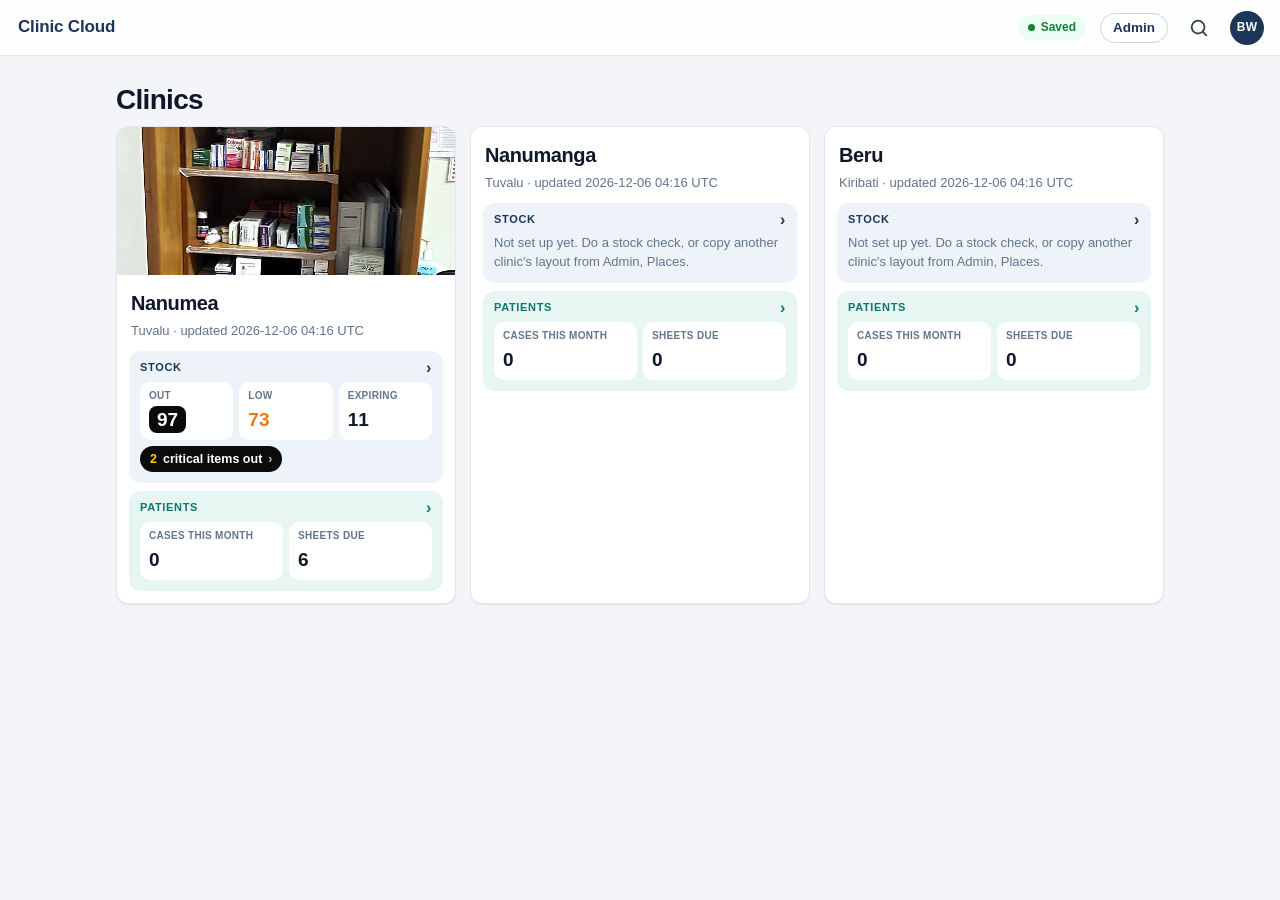
==== cloud-clinic/index.html @ b53fcc8c "Move Clinic Cloud to /cloud-clinic/ (old /stock/ link forwards) Co-Authored-By: Claude Opus 5.5 <nor" ====
<!doctype html>
<html lang="en-AU">
  <head>
    <meta charset="UTF-8" />
    <meta name="viewport" content="width=device-width, initial-scale=1, viewport-fit=cover" />
    <meta name="theme-color" content="#1D3557" />
    <meta name="apple-mobile-web-app-capable" content="yes" />
    <meta name="apple-mobile-web-app-status-bar-style" content="black-translucent" />
    <link rel="icon" href="./favicon.svg" type="image/svg+xml" />
    <link rel="apple-touch-icon" href="./icon-192.png" />
    <title>Clinic Cloud</title>
    <script type="module" crossorigin src="./assets/index-GiMuIsir.js"></script>
    <link rel="stylesheet" crossorigin href="./assets/index-D6prgLYr.css">
  </head>
  <body>
    <div id="root"></div>
  </body>
</html>
---- cloud-clinic/assets/index-D6prgLYr.css ----
@layer properties{@supports (((-webkit-hyphens:none)) and (not (margin-trim:inline))) or ((-moz-orient:inline) and (not (color:rgb(from red r g b)))){*,:before,:after,::backdrop{--tw-blur:initial;--tw-brightness:initial;--tw-contrast:initial;--tw-grayscale:initial;--tw-hue-rotate:initial;--tw-invert:initial;--tw-opacity:initial;--tw-saturate:initial;--tw-sepia:initial;--tw-drop-shadow:initial;--tw-drop-shadow-color:initial;--tw-drop-shadow-alpha:100%;--tw-drop-shadow-size:initial}}}@layer theme{:root,:host{--font-sans:-apple-system, BlinkMacSystemFont, "Segoe UI", Roboto, "Helvetica Neue", "Noto Sans", Arial, sans-serif, "Apple Color Emoji", "Segoe UI Emoji", "Segoe UI Symbol", "Noto Color Emoji";--font-mono:ui-monospace, SFMono-Regular, Menlo, Monaco, Consolas, "Liberation Mono", "Courier New", monospace;--default-font-family:var(--font-sans);--default-mono-font-family:var(--font-mono)}}@layer base{*,:after,:before,::backdrop{box-sizing:border-box;border:0 solid;margin:0;padding:0}::file-selector-button{box-sizing:border-box;border:0 solid;margin:0;padding:0}html,:host{-webkit-text-size-adjust:100%;tab-size:4;line-height:1.5;font-family:var(--default-font-family,-apple-system, BlinkMacSystemFont, "Segoe UI", Roboto, "Helvetica Neue", "Noto Sans", Arial, sans-serif, "Apple Color Emoji", "Segoe UI Emoji", "Segoe UI Symbol", "Noto Color Emoji");font-feature-settings:var(--default-font-feature-settings,normal);font-variation-settings:var(--default-font-variation-settings,normal);-webkit-tap-highlight-color:transparent}hr{height:0;color:inherit;border-top-width:1px}abbr:where([title]){-webkit-text-decoration:underline dotted;text-decoration:underline dotted}h1,h2,h3,h4,h5,h6{font-size:inherit;font-weight:inherit}a{color:inherit;-webkit-text-decoration:inherit;text-decoration:inherit}b,strong{font-weight:bolder}code,kbd,samp,pre{font-family:var(--default-mono-font-family,ui-monospace, SFMono-Regular, Menlo, Monaco, Consolas, "Liberation Mono", "Courier New", monospace);font-feature-settings:var(--default-mono-font-feature-settings,normal);font-variation-settings:var(--default-mono-font-variation-settings,normal);font-size:1em}small{font-size:80%}sub,sup{vertical-align:baseline;font-size:75%;line-height:0;position:relative}sub{bottom:-.25em}sup{top:-.5em}table{text-indent:0;border-color:inherit;border-collapse:collapse}:-moz-focusring:where(:not(iframe)){outline:auto}progress{vertical-align:baseline}summary{display:list-item}ol,ul,menu{list-style:none}img,svg,video,canvas,audio,iframe,embed,object{vertical-align:middle;display:block}img,video{max-width:100%;height:auto}button,input,select,optgroup,textarea{font:inherit;font-feature-settings:inherit;font-variation-settings:inherit;letter-spacing:inherit;color:inherit;opacity:1;background-color:#0000;border-radius:0}::file-selector-button{font:inherit;font-feature-settings:inherit;font-variation-settings:inherit;letter-spacing:inherit;color:inherit;opacity:1;background-color:#0000;border-radius:0}:where(select:is([multiple],[size])) optgroup{font-weight:bolder}:where(select:is([multiple],[size])) optgroup option{padding-inline-start:20px}::file-selector-button{margin-inline-end:4px}::placeholder{opacity:1}@supports (not ((-webkit-appearance:-apple-pay-button))) or (contain-intrinsic-size:1px){::placeholder{color:currentColor}@supports (color:color-mix(in lab,red,red)){::placeholder{color:color-mix(in oklab,currentcolor 50%,transparent)}}}textarea{resize:vertical}::-webkit-search-decoration{-webkit-appearance:none}::-webkit-date-and-time-value{min-height:1lh;text-align:inherit}::-webkit-datetime-edit{display:inline-flex}::-webkit-datetime-edit-fields-wrapper{padding:0}::-webkit-datetime-edit{padding-block:0}::-webkit-datetime-edit-year-field{padding-block:0}::-webkit-datetime-edit-month-field{padding-block:0}::-webkit-datetime-edit-day-field{padding-block:0}::-webkit-datetime-edit-hour-field{padding-block:0}::-webkit-datetime-edit-minute-field{padding-block:0}::-webkit-datetime-edit-second-field{padding-block:0}::-webkit-datetime-edit-millisecond-field{padding-block:0}::-webkit-datetime-edit-meridiem-field{padding-block:0}::-webkit-calendar-picker-indicator{line-height:1}:-moz-ui-invalid{box-shadow:none}button,input:where([type=button],[type=reset],[type=submit]){appearance:button}::file-selector-button{appearance:button}::-webkit-inner-spin-button{height:auto}::-webkit-outer-spin-button{height:auto}[hidden]:where(:not([hidden=until-found])){display:none!important}}@layer components;@layer utilities{.visible{visibility:visible}.relative{position:relative}.static{position:static}.container{width:100%}@media(min-width:40rem){.container{max-width:40rem}}@media(min-width:48rem){.container{max-width:48rem}}@media(min-width:64rem){.container{max-width:64rem}}@media(min-width:80rem){.container{max-width:80rem}}@media(min-width:96rem){.container{max-width:96rem}}.contents{display:contents}.flex{display:flex}.grid{display:grid}.hidden{display:none}.inline-block{display:inline-block}.table{display:table}.resize{resize:both}.filter{filter:var(--tw-blur,) var(--tw-brightness,) var(--tw-contrast,) var(--tw-grayscale,) var(--tw-hue-rotate,) var(--tw-invert,) var(--tw-saturate,) var(--tw-sepia,) var(--tw-drop-shadow,)}}:root{--navy:#1d3557;--navy-600:#274873;--navy-50:#eef3f9;--ink:#0f172a;--ink-2:#334155;--muted:#64748b;--line:#e4e8ee;--line-strong:#cfd6df;--page:#f3f5f8;--card:#fff;--soft:#f7f9fb;--ok:#15803d;--ok-50:#ecfdf3;--low:#ea7a0c;--low-50:#fff4e5;--danger:#dc2626;--danger-50:#fef2f2;--nil:#0b0b0c;--exp:#7c3aed;--exp-50:#f3efff;--expired:#6b7280;--r-sm:8px;--r:12px;--r-lg:16px;--shadow:0 1px 2px #0f172a0d, 0 1px 1px #0f172a08;--shadow-lift:0 6px 20px #0f172a1a;--ring:0 0 0 3px #1d35572e;--header:56px;color-scheme:light;color:var(--ink);background:var(--page);-webkit-text-size-adjust:100%;-webkit-font-smoothing:antialiased;font-family:-apple-system,BlinkMacSystemFont,SF Pro Text,Segoe UI,Roboto,Helvetica Neue,Arial,sans-serif}*{box-sizing:border-box}html,body,#root{min-height:100%}body{background:var(--page);color:var(--ink);margin:0;line-height:1.45}button,input,select,textarea{font:inherit;color:inherit}button{cursor:pointer}img{max-width:100%;display:block}a{color:var(--navy)}h3{text-transform:uppercase;letter-spacing:.07em;color:var(--muted);margin:18px 0 8px;font-size:12px;font-weight:700}:focus-visible{box-shadow:var(--ring);border-radius:var(--r-sm);outline:none}.app-header{z-index:30;min-height:var(--header);padding:env(safe-area-inset-top) max(16px,env(safe-area-inset-right)) 0 max(16px,env(safe-area-inset-left));-webkit-backdrop-filter:saturate(1.4)blur(10px);border-bottom:1px solid var(--line);color:var(--ink);background:#ffffffeb;align-items:center;gap:6px 14px;display:flex;position:sticky;top:0}.app-header>*{flex:none}.app-header .spacer{flex:1}.app-header a,.app-header button.linkish{color:var(--ink-2);white-space:nowrap;background:0 0;border:0;align-items:center;min-height:44px;padding:0 2px;font-weight:600;text-decoration:none;display:inline-flex}.brand{letter-spacing:-.01em;font-size:17px;font-weight:750;color:var(--navy)!important}.spacer{flex:1}.sync-label{background:var(--ok-50);color:var(--ok);white-space:nowrap;border-radius:999px;align-items:center;gap:6px;padding:4px 10px;font-size:12px;font-weight:650;display:inline-flex}.sync-label:before{content:"";background:currentColor;border-radius:50%;width:7px;height:7px}.sync-label.off{color:var(--ink-2);background:#f1f5f9}.sync-label.waiting{background:var(--low-50);color:#b45309}.account{background:0 0;border:0;align-items:center;min-height:44px;padding:0;display:inline-flex}.avatar{background:var(--navy);color:#fff;letter-spacing:.03em;border-radius:50%;justify-content:center;align-items:center;width:34px;height:34px;font-size:12px;font-weight:700;display:inline-flex}.linkish{color:var(--navy);text-align:left;background:0 0;border:0;min-height:44px;padding:8px 0;font-weight:600}@media(max-width:699px){.hide-narrow{display:none!important}}.page{padding:20px max(16px,env(safe-area-inset-right)) 56px max(16px,env(safe-area-inset-left));max-width:1080px;margin:0 auto}.page h1{letter-spacing:-.025em;margin:0 0 10px;font-size:28px;font-weight:750;line-height:1.15}.page h2{letter-spacing:-.01em;margin:26px 0 10px;font-size:17px;font-weight:700}.page h1 .tag{vertical-align:middle;font-size:12px}.eyebrow{color:var(--muted);letter-spacing:.06em;text-transform:uppercase;margin:0 0 2px;font-size:12px;font-weight:650}.crumbs{color:var(--muted);margin:0 0 8px;font-size:14px}.crumbs a{font-weight:600;text-decoration:none}.section-head{justify-content:space-between;align-items:baseline;gap:12px;margin:26px 0 10px;display:flex}.section-head h2{margin:0}.section-head a{font-weight:600;text-decoration:none}.muted{color:var(--muted);font-size:13px}.pad{margin:0;padding:14px}.lede{color:var(--muted);margin:0 0 18px}.topline{justify-content:space-between;align-items:baseline;gap:8px;display:flex}.rowline{flex-wrap:wrap;align-items:center;gap:6px 10px;font-size:13px;display:flex}.qty{font-variant-numeric:tabular-nums;white-space:nowrap;font-size:17px;font-weight:700}.num{text-align:right;font-variant-numeric:tabular-nums}.struck{color:var(--expired);text-decoration:line-through}.code{letter-spacing:.02em;color:var(--muted);white-space:nowrap;font-family:ui-monospace,SF Mono,Menlo,Consolas,monospace;font-size:11px;font-weight:650}.gate{background:var(--page);grid-template-columns:1fr;min-height:100vh;display:grid}.gate-copy{color:#fff;background:linear-gradient(160deg,#1d3557,#274873);padding:44px 24px}.gate-copy h1{letter-spacing:-.03em;margin:12px 0;font-size:40px;line-height:1.05}.gate-copy p{opacity:.92;max-width:420px;font-size:17px;line-height:1.5}.gate-copy ul{margin:24px 0 0;padding:0;list-style:none}.gate-copy li{border-left:2px solid #ffffff80;margin:8px 0;padding:6px 0 6px 14px}.gate-card{background:var(--card);border:1px solid var(--line);border-radius:var(--r-lg);box-shadow:var(--shadow-lift);align-self:center;margin:24px 16px;padding:28px 24px}.gate-card h2{margin:0 0 8px;font-size:22px}.gate-card .btn{width:100%;margin:16px 0}.mark{border-radius:14px;width:52px;height:52px}.list,.panel,.clinic-card,.tile,.chip,.stat,.place-tile,.compartment,details,.gate-card{background:var(--card);border:1px solid var(--line);border-radius:var(--r);box-shadow:var(--shadow)}.list{overflow:hidden}.panel{margin:0 0 12px;padding:16px}.panel h2{margin:0 0 10px}.item-row{border:0;border-bottom:1px solid var(--line);width:100%;min-height:54px;color:inherit;text-align:left;background:0 0;grid-template-columns:4px 1fr auto;align-items:stretch;padding:0;text-decoration:none;display:grid;position:relative}.list>:last-child{border-bottom:0}.item-row>i{border-radius:0 3px 3px 0;margin:10px 0}.item-row.with-grip{grid-template-columns:4px 36px 1fr}.item-row.with-grip .row-actions{grid-column:3;padding-top:0}@media(min-width:700px){.item-row.with-grip{grid-template-columns:4px 36px 1fr auto}.item-row.with-grip .row-actions{grid-column:auto;padding-top:10px}}.item-row .main{flex-direction:column;gap:4px;min-width:0;padding:10px 12px;display:flex}.item-row .main a{color:inherit;text-decoration:none}.item-row .topline{align-items:baseline}a.item-row:hover,.item-row.pick:hover{background:var(--soft)}.item-row.pick{cursor:pointer}.row-actions{flex-wrap:wrap;align-items:flex-start;gap:6px;padding:10px 12px 10px 0;display:flex}.row-actions .btn{min-height:38px;padding:0 12px;font-size:14px}.bar-ok{background:var(--ok)}.bar-low{background:var(--low)}.bar-nil{background:var(--nil)}.bar-exp{background:var(--exp)}.bar-expired{background:var(--expired)}.bar-none{background:var(--line)}.grip{color:#94a3b8;touch-action:none;cursor:grab;background:0 0;border:0;justify-content:center;align-items:center;min-height:44px;padding:0;display:flex}.grip:active{cursor:grabbing;color:var(--navy)}.dragging{-webkit-user-select:none;user-select:none}.drag-ghost{z-index:70;pointer-events:none;background:var(--navy);color:#fff;white-space:nowrap;text-overflow:ellipsis;max-width:70vw;box-shadow:var(--shadow-lift);border-radius:999px;padding:8px 14px;font-weight:650;position:fixed;overflow:hidden;transform:translate(-50%,-130%)}.drop-tray{z-index:60;background:var(--card);padding:14px max(16px,env(safe-area-inset-right)) calc(14px + env(safe-area-inset-bottom)) max(16px,env(safe-area-inset-left));border-radius:20px 20px 0 0;max-height:46vh;position:fixed;bottom:0;left:0;right:0;overflow:auto;box-shadow:0 -8px 30px #0f172a26}.drop-tray p{margin:0 0 10px;font-weight:650}.drop-grid{grid-template-columns:repeat(auto-fill,minmax(150px,1fr));gap:8px;display:grid}.drop-target{border:1.5px dashed var(--line-strong);border-radius:var(--r-sm);align-items:center;gap:6px;min-height:52px;padding:8px 10px;font-size:14px;font-weight:600;display:flex}.drop-target.over,.dragging [data-drop-location]:hover{border:2px solid var(--navy);background:var(--navy-50)}.tag{background:var(--navy-50);min-height:22px;color:var(--navy);white-space:nowrap;border-radius:6px;align-items:center;gap:5px;padding:0 8px;font-family:ui-monospace,SF Mono,Menlo,Consolas,monospace;font-size:11.5px;font-weight:650;display:inline-flex}.tag i{border-radius:2px}.tag.plain{color:var(--ink-2);background:#f1f5f9;font-family:inherit;font-weight:600}.tag.ctrl{background:var(--ink);color:#fff}.status-word{letter-spacing:.05em;white-space:nowrap;border-radius:999px;align-items:center;gap:5px;padding:2px 8px;font-size:11.5px;font-weight:750;display:inline-flex}.status-word.ok{background:var(--ok-50)}.status-word.low{background:var(--low-50)}.status-word.exp{background:var(--exp-50)}.status-word.expired{background:#f1f5f9}.shape{width:9px;height:9px;display:inline-block}.shape.circle{border-radius:50%}.shape.triangle{border-bottom:9px solid;border-left:5px solid #0000;border-right:5px solid #0000;width:0;height:0;background:0 0!important}.shape.cross{position:relative;background:0 0!important}.shape.cross:before,.shape.cross:after{content:"";background:currentColor;width:2px;height:9px;position:absolute;top:0;left:4px;transform:rotate(45deg)}.shape.cross:after{transform:rotate(-45deg)}.ok{color:var(--ok)}.low{color:var(--low)}.nil{background:var(--nil);color:#fff;border-radius:999px;padding:2px 8px}.exp{color:var(--exp)}.expired{color:var(--expired)}.card-body>.status-word{align-self:flex-start}.icon-link{padding:0 6px!important}.pulse{animation:1.8s ease-in-out infinite nilpulse}@keyframes nilpulse{50%{opacity:.45}}@media(prefers-reduced-motion:reduce){.pulse{animation:none}}.exp-chip{font-variant-numeric:tabular-nums;color:var(--ink-2);background:#f1f5f9;border-radius:6px;padding:1px 7px;font-size:12px}.exp-chip.soon{background:var(--exp-50);color:var(--exp);font-weight:650}.exp-chip.expired{color:var(--expired);background:#f1f5f9;text-decoration:line-through}.bag-word{letter-spacing:.06em;color:var(--ink-2);background:#eef1f5;border-radius:999px;margin:0;padding:2px 8px;font-size:11px;font-weight:750;display:inline-block}.bag-word.ready{background:#eef1f5}.bag-word.restock{box-shadow:inset 0 0 0 1.5px var(--ink);color:var(--ink);background:0 0}.bag-word.not_ready{background:var(--ink);color:#fff}.bag-word.no_list{box-shadow:inset 0 0 0 1px var(--line-strong);color:var(--muted);background:0 0}p.bag-word{margin:4px 0 8px}p.bag-word .muted{letter-spacing:0;font-weight:500}.btn,button.btn{background:var(--navy);color:#fff;border:1px solid var(--navy);white-space:nowrap;border-radius:10px;justify-content:center;align-items:center;gap:6px;min-height:44px;padding:0 18px;font-weight:650;text-decoration:none;transition:background .15s,box-shadow .15s,transform 50ms;display:inline-flex}.btn:hover{background:var(--navy-600)}.btn:active{transform:translateY(1px)}.btn.secondary{background:var(--card);color:var(--ink);border-color:var(--line-strong)}.btn.secondary:hover{background:var(--soft)}.btn.ghost{color:var(--navy);background:0 0;border-color:#0000}.btn.ghost:hover{background:var(--navy-50)}.btn:disabled{opacity:.45;cursor:not-allowed}.btn.busy{opacity:.7;pointer-events:none}.actions{flex-wrap:wrap;align-items:center;gap:8px;margin:12px 0;display:flex}.actions.end{justify-content:flex-end}.btn-row{grid-template-columns:1fr 1fr;gap:10px;margin:14px 0;display:grid}.btn-row .btn{width:100%}label.field{color:var(--ink-2);flex-direction:column;gap:6px;margin-bottom:14px;font-size:13px;font-weight:600;display:flex}input,select,textarea{border:1px solid var(--line-strong);background:var(--card);width:100%;min-height:44px;color:var(--ink);border-radius:10px;padding:9px 12px;font-size:16px;font-weight:500;transition:border-color .15s,box-shadow .15s}input:focus,select:focus,textarea:focus{border-color:var(--navy);box-shadow:var(--ring);outline:none}input[type=checkbox]{width:22px;height:22px;min-height:0;accent-color:var(--navy)}label.field:has(>input[type=checkbox]){flex-direction:row;justify-content:space-between;align-items:center}textarea{resize:vertical;min-height:96px}.grid-2{grid-template-columns:1fr;gap:0 12px;display:grid}.stepper{flex-wrap:wrap;align-items:center;gap:6px;margin-bottom:12px;display:flex}.stepper input{text-align:center;width:92px;font-weight:700}.par-input{text-align:center;width:76px}.filters{scrollbar-width:none;gap:6px;margin:0 0 14px;display:flex;overflow-x:auto}.filters button{border:1px solid var(--line-strong);background:var(--card);border-radius:999px;flex:none;min-height:38px;padding:0 14px;font-size:14px;font-weight:600}.filters button span{color:var(--muted);margin-left:4px;font-weight:500}.filters button.on{background:var(--navy);color:#fff;border-color:var(--navy)}.filters button.on span{color:#fffc}.banner{border:1px solid var(--line);border-radius:var(--r);background:var(--navy-50);color:var(--ink);margin:0 0 14px;padding:12px 14px}.banner.warn{background:var(--danger-50);border-color:#fbd5d5}.banner.wide{flex-basis:100%}.banner p{margin:0 0 6px}.voice-heard{font-size:20px;font-weight:700}.app-banner{top:var(--header);z-index:20;box-shadow:var(--shadow-lift);background:var(--card);justify-content:space-between;align-items:center;gap:12px;margin:8px 16px 0;display:flex;position:sticky}details{margin:10px 0;padding:0 14px}details>summary{cursor:pointer;align-items:center;min-height:48px;font-weight:650;display:flex}table.report{border-collapse:separate;border-spacing:0;background:var(--card);border:1px solid var(--line);border-radius:var(--r);width:100%;margin:8px 0 16px;font-size:13px;overflow:hidden}table.report th,table.report td{border-bottom:1px solid var(--line);text-align:left;padding:7px 10px}table.report th{background:var(--soft);font-weight:650}table.report tr:last-child td,table.report tr:last-child th{border-bottom:0}.table-scroll{overflow-x:auto}table.overview tbody th{background:0 0;font-weight:600}table.overview td.alert{color:#fff;background:var(--nil);font-weight:700}.clinic-grid{grid-template-columns:1fr;gap:14px;display:grid}.clinic-card{color:inherit;flex-direction:column;text-decoration:none;transition:box-shadow .15s,transform .15s;display:flex;overflow:hidden}.clinic-card:hover{box-shadow:var(--shadow-lift);transform:translateY(-1px)}.clinic-card .photo{aspect-ratio:16/7}.clinic-card .photo.blank{aspect-ratio:auto;height:72px}.clinic-card .card-body{flex-direction:column;gap:10px;padding:14px;display:flex}.clinic-card header strong{letter-spacing:-.02em;font-size:20px;display:block}.stats{grid-template-columns:repeat(4,1fr);gap:8px;margin:0;display:grid}.stats div{background:var(--soft);border-radius:10px;padding:10px}.stats dt{color:var(--muted);letter-spacing:.05em;text-transform:uppercase;margin:0;font-size:11px;font-weight:650}.stats dd{font-variant-numeric:tabular-nums;margin:2px 0 0;font-size:22px;font-weight:750}.stats .alert{background:var(--low-50)}.stats .alert dd{color:var(--low)}.stats .black dd{background:var(--nil);color:#fff;border-radius:8px;padding:0 8px;display:inline-block}.stat-grid{grid-template-columns:1fr;gap:10px;display:grid}.stat{color:inherit;flex-direction:column;gap:4px;min-height:96px;padding:16px;text-decoration:none;display:flex}.stat span{color:var(--muted);letter-spacing:.05em;text-transform:uppercase;font-size:12px;font-weight:650}.stat strong{font-size:28px;line-height:1}.stat em{color:var(--muted);font-style:normal}.admin-entry{border-radius:var(--r);background:var(--navy);color:#fff;min-height:60px;box-shadow:var(--shadow);justify-content:space-between;align-items:center;margin-top:14px;padding:12px 18px;font-weight:650;text-decoration:none;display:flex}.big-tiles{grid-template-columns:repeat(3,1fr);gap:10px;margin:14px 0;display:grid}.big-tiles a{border-radius:var(--r);background:var(--card);border:1px solid var(--line);min-height:92px;box-shadow:var(--shadow);color:var(--ink);flex-direction:column;justify-content:space-between;padding:14px;font-size:17px;font-weight:700;text-decoration:none;display:flex}.big-tiles a.primary{background:var(--navy);color:#fff;border-color:var(--navy)}.big-tiles a span{color:var(--muted);font-size:12px;font-weight:600}.big-tiles a.primary span{color:#fffc}.bag-grid{grid-template-columns:repeat(auto-fill,minmax(160px,1fr));gap:10px;display:grid}.bag-grid a{color:inherit;text-decoration:none}.chip{text-align:left;min-height:68px;color:inherit;flex-direction:column;gap:8px;padding:12px;display:flex}.chip .topline{justify-content:flex-start;gap:6px;font-weight:650}.chip-button{font:inherit;color:inherit;text-align:left;cursor:pointer;background:0 0;border:0;padding:0}.chip-button .chip{height:100%}.chip-button:hover .chip{box-shadow:var(--shadow-lift)}.photo,.hero{background:var(--soft);position:relative;overflow:hidden}.photo img,.hero img{object-fit:cover;width:100%;height:100%}.photo.blank,.hero.blank,.place-thumb.blank{background:var(--tone,#1d3557)}@supports (color:color-mix(in lab,red,red)){.photo.blank,.hero.blank,.place-thumb.blank{background:color-mix(in srgb,var(--tone,#1d3557) 12%,#fff)}}.photo.blank,.hero.blank,.place-thumb.blank{color:var(--tone,#1d3557);justify-content:center;align-items:center;padding:0;display:flex}.photo-code{letter-spacing:.04em;color:var(--navy);font-size:22px;font-weight:750}.hero.blank svg{width:44px;height:44px}.place-head{grid-template-columns:1fr;gap:14px;margin-bottom:8px;display:grid}.place-head .hero{border-radius:var(--r);height:200px}.place-head .hero.blank{height:96px}@media(min-width:700px){.place-head{grid-template-columns:300px 1fr;align-items:start}.place-head .hero{height:220px}}.item-photo{flex-wrap:wrap;align-items:flex-end;gap:12px;margin:14px 0;display:flex}.item-photo img,.item-photo .photo{object-fit:cover;border-radius:var(--r);border:1px solid var(--line);width:168px;height:126px}.item-photo .photo.blank{background:var(--soft);text-align:center;justify-content:center;align-items:center}.thumb{object-fit:cover;border-radius:10px;width:104px;height:78px;margin-bottom:10px}.storage-group{margin-bottom:20px}.storage-group .section-head{margin:22px 0 10px}.linkish.heading{font-size:inherit;color:var(--ink);min-height:0;padding:0;font-weight:700;text-decoration:none}.linkish.heading:after{content:" \203a";color:var(--muted)}.place-grid-tiles{grid-template-columns:1fr;gap:10px;display:grid}@media(min-width:560px){.place-grid-tiles{grid-template-columns:1fr 1fr}}@media(min-width:900px){.place-grid-tiles{grid-template-columns:repeat(3,1fr)}}.place-stack{flex-direction:column;gap:8px;display:flex}.place-tile{width:100%;min-height:72px;color:inherit;font:inherit;text-align:left;cursor:pointer;grid-template-columns:56px 1fr;align-items:center;gap:14px;padding:8px 14px 8px 8px;transition:box-shadow .15s,transform .15s;display:grid}.place-tile:hover{box-shadow:var(--shadow-lift);transform:translateY(-1px)}.place-stack .place-tile{min-height:64px}.place-thumb{border-radius:10px;width:56px;height:56px;overflow:hidden}.place-thumb img{object-fit:cover;width:100%;height:100%}.place-tile .body{flex-direction:column;gap:4px;min-width:0;display:flex}.place-tile .topline{align-items:baseline}.place-tile strong{font-size:15px;line-height:1.25}.place-tile .meta{flex-wrap:wrap;align-items:center;gap:4px 10px;display:flex}.tiles{grid-template-columns:1fr 1fr;gap:10px;display:grid}.tile{color:inherit;text-align:left;flex-direction:column;padding:0;text-decoration:none;display:flex;overflow:hidden}.tile .body{flex-direction:column;gap:4px;padding:10px 12px 12px;display:flex}.tiles .photo{aspect-ratio:16/10}.place-grid{grid-template-columns:1fr;gap:6px;margin-bottom:12px;display:grid}.place{border:1px solid var(--line);background:var(--card);text-align:left;border-radius:10px;align-items:center;gap:8px;min-height:46px;padding:8px 12px;font-weight:600;display:flex}.place .muted{margin-left:auto}.place.on{border:1.5px solid var(--navy);background:var(--navy-50)}.place.role{align-items:flex-start;padding:12px}label.place{cursor:pointer}.place-row>i{display:block}.swatch{border:0;border-radius:50%;width:40px;height:40px;padding:0}.swatch.on{box-shadow:0 0 0 3px #fff,0 0 0 5px var(--ink)}.compartments{grid-template-columns:repeat(auto-fill,minmax(140px,1fr));gap:8px;margin-bottom:16px;display:grid}.compartments.stacked{grid-template-columns:1fr}.bag-map{grid-template-columns:1fr 1.4fr 1fr;gap:8px;margin-bottom:16px;display:grid}.compartment{border-top:3px solid var(--tone,#1d3557);text-align:left;min-height:72px;font:inherit;color:inherit;cursor:pointer;flex-direction:column;gap:3px;padding:12px;transition:box-shadow .15s;display:flex;position:relative}.compartment:hover{box-shadow:var(--shadow-lift)}.compartment .code{position:absolute;top:10px;right:10px}.compartments.stacked .compartment{border-top:0;border-left:4px solid var(--tone,#1d3557);flex-direction:row;align-items:center;gap:12px;min-height:54px;padding-right:64px}.bag-spot[style*=main] .compartment{min-height:100px}.bag-body{text-align:center;border:1.5px dashed var(--line-strong);border-radius:var(--r);min-height:100px;color:var(--muted);justify-content:center;align-items:center;padding:8px;font-weight:600;display:flex}.popup-head{grid-template-columns:104px 1fr;align-items:start;gap:14px;margin:4px 0 14px;display:grid}.popup-head .hero,.popup-head .hero.blank{border-radius:var(--r);width:104px;height:104px}.popup-head p{margin:0 0 6px}.popup-part{margin-bottom:12px}.popup-part .section-head{margin:10px 0 8px}.popup-part .section-head h3,.popup-part .actions{margin:0}.count-line{border-bottom:1px solid var(--line);grid-template-columns:1fr 1fr;gap:0 10px;padding:12px 0;display:grid}.check-part{margin-bottom:10px}.check-part h2{align-items:center;gap:8px;display:flex}.check-item{border-bottom:1px solid var(--line);grid-template-columns:4px 1fr;display:grid}.check-item>i{border-radius:0 3px 3px 0;margin:10px 0}.check-item .main{padding:10px 12px}.check-item.done{background:var(--ok-50)}.check-item .tick{align-items:center;gap:10px;min-height:44px;display:flex}.check-item .tick .muted{color:var(--ink);margin-left:auto;font-size:15px;font-weight:700}.check-line{align-items:center;gap:6px;margin:6px 0;display:flex}.check-line input{flex:none;width:84px}.check-line input:first-child{font-weight:700}.overlay{z-index:50;background:#0f172a73;justify-content:center;align-items:flex-end;animation:.15s ease-out fade;display:flex;position:fixed;inset:0}.dialog{background:var(--card);width:100%;max-height:92vh;padding:8px max(16px,env(safe-area-inset-right)) calc(18px + env(safe-area-inset-bottom)) max(16px,env(safe-area-inset-left));border-radius:20px 20px 0 0;animation:.2s ease-out rise;overflow:auto;box-shadow:0 -10px 40px #0f172a33}.dialog:before{content:"";background:var(--line-strong);border-radius:3px;width:40px;height:5px;margin:4px auto 10px;display:block}.dialog-head{justify-content:space-between;align-items:center;gap:8px;margin-bottom:8px;display:flex}.dialog-head h2{letter-spacing:-.01em;margin:0;font-size:19px}@keyframes fade{0%{opacity:0}}@keyframes rise{0%{opacity:.6;transform:translateY(24px)}}@media(prefers-reduced-motion:reduce){.overlay,.dialog{animation:none}}@media(min-width:700px){.overlay{align-items:center;padding:24px}.dialog{border-radius:var(--r-lg);width:min(720px,100%);padding-top:18px}.dialog:before{display:none}}.lock{z-index:80;background:var(--page);justify-content:center;align-items:center;padding:24px;display:flex;position:fixed;inset:0}.pin-box{background:var(--card);border:1px solid var(--line);border-radius:var(--r-lg);width:min(400px,100%);box-shadow:var(--shadow-lift);padding:26px}.pin-box h1{margin:0 0 8px;font-size:24px}.drop{border:1.5px dashed var(--line-strong);border-radius:var(--r);background:var(--soft);min-height:96px;color:var(--ink-2);text-align:center;cursor:pointer;justify-content:center;align-items:center;margin-bottom:12px;padding:16px;font-weight:650;display:flex;position:relative}.drop input{opacity:0;cursor:pointer;min-height:100%;position:absolute;inset:0}.save-bar{padding:4px 0 8px}.panel .btn,.save-bar .btn{width:100%;margin-top:8px}.dash-clinic{margin-bottom:26px}.dash-clinic>h2 a{color:inherit;text-decoration:none}.dash-grid{grid-template-columns:1fr;gap:12px;display:grid}.dash-grid .panel h3{margin-top:0}@media(min-width:900px){.dash-grid{grid-template-columns:1fr 1fr}}.admin-nav{scrollbar-width:none;background:#e9edf2;border-radius:12px;gap:4px;margin:6px 0 18px;padding:4px;display:flex;overflow-x:auto}.admin-nav a{min-height:38px;color:var(--ink-2);border-radius:9px;flex:none;align-items:center;padding:0 14px;font-size:14px;font-weight:600;text-decoration:none;display:flex}.admin-nav a.on{background:var(--card);color:var(--ink);box-shadow:var(--shadow)}.label-grid{grid-template-columns:1fr 1fr;gap:12px;display:grid}.label-card{border:1px solid var(--line);border-radius:var(--r);break-inside:avoid;background:var(--card);padding:10px}.label-card img{width:140px;height:140px}@media print{.app-header,.no-print{display:none!important}.label-grid{grid-template-columns:1fr 1fr}}@media(min-width:700px){.tiles.three,.stat-grid{grid-template-columns:repeat(3,1fr)}.tiles.auto{grid-template-columns:repeat(auto-fill,minmax(210px,1fr))}.clinic-grid{grid-template-columns:repeat(auto-fill,minmax(300px,1fr))}.grid-2{grid-template-columns:1fr 1fr}.page{padding-top:28px}.place-grid{grid-template-columns:1fr 1fr}.count-line{grid-template-columns:repeat(5,1fr)}}@media(min-width:900px){.gate{grid-template-columns:1.1fr .9fr}.gate-copy{flex-direction:column;justify-content:flex-end;padding:64px;display:flex}.gate-card{margin:48px;padding:32px}}.key{color:var(--muted);flex-wrap:wrap;align-items:center;gap:6px 12px;margin:0 0 14px;font-size:12px;display:flex}.key .status-word{font-size:10.5px}.key-dot{align-items:center;gap:5px;display:inline-flex}.key-dot i{border-radius:2px;width:4px;height:14px;display:inline-block}.bag-spot{flex-direction:column;gap:8px;display:flex}.bag-spot>.compartment{flex:1}.place-tile .note{font-size:12px}.admin-switch{margin-bottom:8px;padding:12px}.admin-switch input{flex:none}.btn.request{color:#fff;background:#ea7a0c;border-color:#ea7a0c}.btn.request:hover{background:#d16a05}.btn-row.three{grid-template-columns:1fr 1fr}.btn-row.three .btn:first-child{grid-column:1/-1}@media(min-width:560px){.btn-row.three{grid-template-columns:1fr 1fr 1fr}.btn-row.three .btn:first-child{grid-column:auto}}.request-row.off{opacity:.55}.request-row .tick{align-items:center;gap:10px;display:flex}.star{border:1px solid var(--line-strong);background:var(--card);white-space:nowrap;border-radius:999px;min-height:38px;padding:0 12px;font-size:13px;font-weight:650}.star.on{background:var(--nil);color:#fff;border-color:var(--nil)}.email-body{min-height:240px;font-family:ui-monospace,SF Mono,Menlo,Consolas,monospace;font-size:13px;line-height:1.5}.drawn{background:0 0!important;padding:0!important}.drawn .place-art,.place-art{width:100%;height:100%;display:block}.place-thumb.drawn{border-radius:10px;width:64px;height:48px;overflow:hidden}.place-tile{grid-template-columns:64px 1fr}.hero.drawn,.photo.drawn{background:var(--soft)!important}.hero.drawn .place-art{object-fit:contain}.compartment-art{border-radius:8px;width:56px;height:42px;margin-bottom:4px;overflow:hidden}.compartments.stacked .compartment-art{flex:none;margin:0}.popup-head .hero.drawn{width:104px;height:78px}.place-head .hero.drawn{aspect-ratio:4/3;height:auto;max-height:220px}.progress{margin:6px 0 16px}.progress-top{justify-content:space-between;align-items:baseline;gap:8px;margin-bottom:6px;display:flex}.progress-bar{background:#e5e9f0;border-radius:999px;height:8px;overflow:hidden}.progress-bar i{background:var(--ok);border-radius:999px;height:100%;transition:width .3s;display:block}.mini-bar{background:#e5e9f0;border-radius:999px;height:4px;margin-top:2px;display:block;overflow:hidden}.mini-bar i{background:var(--ok);height:100%;display:block}.place-tile.complete{background:#f6fef9;border-color:#bbf7d0}.tick-badge{color:var(--ok);font-weight:800}.take-head{align-items:center;gap:14px;margin-bottom:10px;display:flex}.take-head h1{margin:0}.take-art{border-radius:12px;flex:none;width:88px;height:66px;overflow:hidden}.steps{scrollbar-width:none;gap:6px;margin-bottom:14px;padding-bottom:4px;display:flex;overflow-x:auto}.step{border:1px solid var(--line-strong);background:var(--card);min-height:36px;color:var(--ink-2);border-radius:999px;flex:none;padding:0 12px;font-size:13px;font-weight:600}.step.done{background:var(--ok-50);color:var(--ok);border-color:#bbf7d0}.step.on{background:var(--navy);border-color:var(--navy);color:#fff}.take-list{flex-direction:column;gap:10px;display:flex}.take-item{background:var(--card);border:1px solid var(--line);border-radius:var(--r);box-shadow:var(--shadow);border-left:4px solid var(--line-strong);padding:12px 14px}.take-item.matched{border-left-color:var(--ok);background:#fbfefc}.take-item.changed{border-left-color:var(--low)}.take-top{justify-content:space-between;align-items:center;gap:10px;display:flex}.take-name{flex-direction:column;gap:2px;min-width:0;display:flex}.match{border:1.5px solid var(--line-strong);background:var(--card);min-height:44px;color:var(--ink-2);border-radius:999px;flex:none;padding:0 16px;font-weight:700}.match.on{background:var(--ok);border-color:var(--ok);color:#fff}.take-line{flex-wrap:wrap;align-items:flex-end;gap:8px;margin-top:10px;display:flex}.take-line label{color:var(--muted);flex-direction:column;gap:3px;font-size:11px;font-weight:600;display:flex}.take-line input{width:84px}.take-line label:first-child input{font-weight:750}.take-foot{padding:12px 0 calc(12px + env(safe-area-inset-bottom));background:linear-gradient(to top,var(--page) 70%,transparent);justify-content:space-between;align-items:center;gap:12px;margin-top:12px;display:flex;position:sticky;bottom:0}.next-arrow{background:var(--navy);color:#fff;min-height:56px;box-shadow:var(--shadow-lift);border:0;border-radius:16px;align-items:center;gap:12px;padding:0 22px;font-size:17px;font-weight:750;display:inline-flex}.next-arrow .arrow{font-size:26px;line-height:1}.next-arrow:disabled{opacity:.4}.toast{left:50%;bottom:calc(18px + env(safe-area-inset-bottom));z-index:90;color:#fff;width:max-content;max-width:min(560px,100vw - 32px);box-shadow:var(--shadow-lift);background:#0f172a;border-radius:14px;align-items:center;gap:14px;padding:10px 10px 10px 16px;animation:.2s ease-out rise;display:flex;position:fixed;transform:translate(-50%)}.toast button{color:#93c5fd;background:0 0;border:0;min-height:36px;padding:0 8px;font-weight:700}.toast .toast-x{color:#94a3b8;font-size:20px}.wizard{gap:6px;margin:4px 0 16px;padding:0;list-style:none;display:flex}.wizard li{text-align:center;color:var(--muted);background:#e9edf2;border-radius:10px;flex:1;padding:8px 6px;font-size:13px;font-weight:650}.wizard li.on{background:var(--navy);color:#fff}.wizard li.done{background:var(--ok-50);color:var(--ok)}.basket{flex-direction:column;gap:8px;display:flex}.basket-row{border:1px solid var(--line);background:var(--soft);border-radius:12px;flex-wrap:wrap;justify-content:space-between;align-items:center;gap:8px 12px;padding:10px 12px;display:flex}.basket-row.urgent{border-color:var(--nil);box-shadow:inset 4px 0 0 var(--nil);background:#fff}.basket-name{flex-direction:column;flex:180px;min-width:0;display:flex}.basket-controls{flex-wrap:wrap;align-items:center;gap:6px;display:flex}.qty-stepper{border:1px solid var(--line-strong);background:var(--card);border-radius:10px;align-items:center;display:inline-flex;overflow:hidden}.qty-stepper button{width:38px;min-height:40px;color:var(--ink-2);background:0 0;border:0;font-size:18px;font-weight:700}.qty-stepper input{text-align:center;border:0;border-radius:0;width:52px;min-height:40px;padding:0;font-weight:750;box-shadow:none!important}.remove{border:1px solid var(--line-strong);background:var(--card);width:40px;min-height:40px;color:var(--muted);border-radius:10px;font-size:20px}.remove:hover{color:var(--danger);border-color:var(--danger)}.add-pill{background:var(--navy-50);min-height:32px;color:var(--navy);border-radius:999px;align-items:center;padding:0 12px;font-size:13px;font-weight:700;display:inline-flex}.add-new{gap:8px;margin-top:10px;display:flex}.chips-wrap{flex-wrap:wrap;gap:6px;margin:4px 0 10px;display:flex}.suggest{border:1px solid var(--line-strong);background:var(--card);text-align:left;border-radius:999px;min-height:36px;padding:0 12px;font-size:13px;font-weight:600}.suggest:hover{border-color:var(--navy);background:var(--navy-50)}.summary ul{margin:0 0 12px;padding-left:18px}.summary li{margin:4px 0}.summary-label{margin:8px 0 4px;font-size:13px;font-weight:750}.summary-label.urgent{color:#fff;background:var(--nil);letter-spacing:.06em;text-transform:uppercase;border-radius:999px;padding:2px 10px;font-size:11px;display:inline-block}.next-arrow.send{background:var(--ok)}.tracker{flex-direction:column;gap:0;margin:0 0 10px;padding:0;list-style:none;display:flex}.tracker li{color:var(--muted);padding:6px 0 6px 28px;font-weight:600;position:relative}.tracker li:before{content:"";border:2px solid var(--line-strong);background:var(--card);border-radius:50%;width:12px;height:12px;position:absolute;top:10px;left:6px}.tracker li:not(:last-child):after{content:"";background:var(--line);width:2px;position:absolute;top:24px;bottom:-8px;left:12px}.tracker li.done{color:var(--ok)}.tracker li.done:before{background:var(--ok);border-color:var(--ok)}.tracker li.on{color:var(--ink)}.tracker li.on:before{border-color:var(--navy);background:var(--navy-50)}.confirm-sheet{max-width:440px}.confirm-sheet h2{margin:0 0 8px;font-size:1.2rem}.confirm-sheet p{color:var(--muted,#5b6b7f);margin:0 0 10px}.confirm-list{background:#f5f7fa;border-radius:10px;max-height:40vh;margin:0 0 14px;padding:10px 12px 10px 28px;font-size:.95rem;overflow:auto}.confirm-list li+li{margin-top:4px}.confirm-actions{flex-wrap:wrap;justify-content:flex-end;gap:10px;display:flex}.confirm-actions .btn{min-width:120px}.btn.danger{background:var(--danger);border-color:var(--danger);color:#fff}.meta.issues{gap:6px;margin-top:4px}.issue{border-radius:999px;padding:1px 8px;font-size:.75rem;font-weight:700}.issue.low{color:#b45309;background:#fff1e6}.issue.exp{color:var(--exp);background:#f3e8ff}.glance-row{grid-template-columns:repeat(4,1fr);gap:8px;margin:12px 0 16px;display:grid}.glance{text-align:left;border:1px solid var(--line);border-radius:var(--r);background:var(--card);color:var(--ink);cursor:pointer;box-shadow:var(--shadow);flex-direction:column;align-items:flex-start;gap:2px;padding:10px 12px;display:flex}.glance:hover{border-color:var(--line-strong);box-shadow:var(--shadow-lift)}.glance-n{font-variant-numeric:tabular-nums;color:var(--muted);font-size:24px;font-weight:750;line-height:1.1}.glance-label{color:var(--ink-2);font-size:12px;font-weight:650}.glance-extra{color:#fff;background:var(--nil);border-radius:6px;margin-top:2px;padding:0 6px;font-size:11px;font-weight:700}.glance.nil{border-color:#cbd2da}.glance.nil .glance-n{color:var(--nil)}.glance.low{background:var(--low-50);border-color:#fcd9b0}.glance.low .glance-n{color:var(--low)}.glance.exp{background:var(--exp-50);border-color:#ddd0fb}.glance.exp .glance-n{color:var(--exp)}.glance.note .glance-n{color:var(--navy)}@media(max-width:340px){.glance-row{grid-template-columns:1fr 1fr}}.glance{min-width:0;padding:8px 10px}.glance-label{line-height:1.2}.main-actions{grid-template-columns:repeat(3,1fr);gap:10px;margin:0 0 16px;display:grid}.main-actions .btn{text-align:left;flex-direction:column;justify-content:center;align-items:flex-start;gap:2px;min-height:68px;padding:10px 14px}.main-actions .btn b{font-size:16px}.main-actions .btn span{opacity:.8;font-size:12px;font-weight:500}.main-actions .btn b{white-space:normal;line-height:1.15}@media(max-width:520px){.main-actions{gap:8px}.main-actions .btn{min-height:60px;padding:8px 10px}.main-actions .btn b{font-size:14.5px}.main-actions .btn span{display:none}}.orders-card .section-head{margin:0 0 10px}.order-steps{grid-template-columns:repeat(3,1fr);gap:8px;display:grid}.order-steps a{border-radius:var(--r-sm);background:var(--soft);color:var(--muted);flex-direction:column;padding:8px 10px;font-size:12px;font-weight:600;text-decoration:none;display:flex}.order-steps a b{color:var(--muted);font-size:20px}.order-steps a.on{background:var(--navy-50);color:var(--navy)}.order-steps a.on b{color:var(--navy)}.order-steps a.go{background:var(--ok-50);color:var(--ok)}.order-steps a.go b{color:var(--ok)}.coming-list{margin:10px 0 0;padding:0;list-style:none}.coming-list li{border-top:1px solid var(--line);justify-content:space-between;gap:10px;padding:6px 0;font-size:14px;display:flex}.small{margin:8px 0 0;font-size:12.5px}.room-head{margin-top:22px}.quick-links{grid-template-columns:repeat(3,1fr);gap:8px;margin:26px 0 8px;display:grid}.quick-links a,.quick-links button{text-align:left;cursor:pointer;border-radius:var(--r);border:1px solid var(--line);background:var(--card);color:var(--ink);flex-direction:column;padding:10px 12px;font-family:inherit;font-size:14px;font-weight:650;text-decoration:none;display:flex}.quick-links a span,.quick-links button span{color:var(--muted);font-size:12px;font-weight:500}@media(max-width:520px){.quick-links{grid-template-columns:1fr 1fr}}.attn-list{flex-direction:column;max-height:60vh;margin:0 -4px;display:flex;overflow:auto}.attn-row{border-bottom:1px solid var(--line);color:var(--ink);justify-content:space-between;align-items:center;gap:10px;padding:9px 4px;font-size:14.5px;text-decoration:none;display:flex}.attn-row:hover{background:var(--soft)}.attn-name{flex-wrap:wrap;align-items:center;gap:6px;font-weight:600;display:flex}.attn-side{white-space:nowrap;font-variant-numeric:tabular-nums;font-weight:650}.tag.nil{background:var(--nil);color:#fff;font-family:inherit}.overlay.center{align-items:center;padding:16px}.dialog.small{border-radius:var(--r-lg);flex-direction:column;width:min(440px,100%);max-height:72vh;padding:14px 16px 16px;display:flex}.dialog.small:before{display:none}.dialog.small .dialog-head h2{font-size:17px}.dialog.small .attn-list{flex:1;min-height:0;max-height:none}.attn-help{margin:0 0 6px}.attn-row .attn-name{min-width:0;color:var(--ink);flex:1;text-decoration:none}.crit-toggle{border:1px solid var(--line-strong);background:var(--card);color:#c7ced8;cursor:pointer;border-radius:50%;flex:none;justify-content:center;align-items:center;width:30px;height:30px;padding:0;font-size:15px;line-height:1;display:inline-flex}.crit-toggle.on{background:var(--nil);border-color:var(--nil);color:#facc15}.crit-toggle.static{cursor:default;background:0 0;border-color:#0000}.crit-toggle.static.on{background:var(--nil)}.stats .tap{cursor:pointer;position:relative}.stats .tap:hover{box-shadow:inset 0 0 0 1.5px var(--line-strong)}.page-title{justify-content:space-between;align-items:flex-end;gap:12px;margin-bottom:10px;display:flex}.page-title h1{margin-bottom:0}.filter-chips{scrollbar-width:none;gap:6px;padding:2px 0 8px;display:flex;overflow-x:auto}.filter-chips button{border:1px solid var(--line-strong);background:var(--card);min-height:34px;color:var(--ink-2);border-radius:999px;flex:none;align-items:center;gap:6px;padding:0 12px;font-size:13.5px;font-weight:650;display:inline-flex}.filter-chips button span{color:var(--muted);font-variant-numeric:tabular-nums;font-size:12px}.filter-chips button.on{background:var(--navy);border-color:var(--navy);color:#fff}.filter-chips button.on span{color:#fffc}.order-search{width:100%;margin:2px 0 12px}.empty-note{text-align:center;color:var(--muted);background:var(--card);border:1px dashed var(--line-strong);border-radius:var(--r);padding:18px}.request-card{background:var(--card);border:1px solid var(--line);border-radius:var(--r);box-shadow:var(--shadow);margin-bottom:10px;overflow:hidden}.request-head{text-align:left;width:100%;color:var(--ink);cursor:pointer;background:0 0;border:0;grid-template-columns:1fr auto;grid-template-areas:"title chev""tally tally";gap:6px 10px;padding:12px 14px;display:grid}.request-title{flex-wrap:wrap;grid-area:title;align-items:baseline;gap:4px 10px;display:flex}.request-title strong{font-size:15.5px}.request-title .muted{font-size:13px}.request-tally{flex-wrap:wrap;grid-area:tally;gap:5px;display:flex}.chev{color:var(--muted);grid-area:chev}.request-note{background:var(--soft);border-radius:var(--r-sm);color:var(--ink-2);margin:0 14px 8px;padding:8px 10px;font-size:14px}.request-foot{border-top:1px solid var(--line);background:var(--soft);flex-wrap:wrap;gap:8px;padding:10px 14px 12px;display:flex}.request-foot .btn{width:auto;min-height:36px;margin:0;padding:0 12px;font-size:13.5px}.pill{white-space:nowrap;min-height:22px;color:var(--ink-2);background:#eef1f5;border-radius:999px;align-items:center;padding:0 8px;font-size:11.5px;font-weight:700;display:inline-flex}.pill.s-required{color:#b45309;background:#fff4e5}.pill.s-ordered{background:var(--navy-50);color:var(--navy)}.pill.s-sent,.pill.s-partial{background:var(--ok-50);color:var(--ok)}.pill.s-received{color:var(--muted);background:#eef1f5}.pill.s-cancelled{color:#a1a1aa;background:#f4f4f5;text-decoration:line-through}.pill.urgent{background:var(--nil);color:#facc15}.order-lines{margin:0;padding:0;list-style:none}.order-line{border-top:1px solid var(--line);grid-template-columns:44px 1fr auto;grid-template-areas:"qty main pill""qty actions actions";align-items:center;gap:2px 10px;padding:9px 14px;display:grid}.ol-qty{background:var(--soft);font-variant-numeric:tabular-nums;border-radius:8px;grid-area:qty;justify-content:center;align-self:start;align-items:center;height:34px;font-size:15px;font-weight:800;display:inline-flex}.ol-main{flex-direction:column;grid-area:main;min-width:0;display:flex}.ol-name{font-size:14.5px;font-weight:650;line-height:1.25}.ol-meta{color:var(--muted);font-size:12.5px}.order-line>.pill{grid-area:pill;align-self:start;margin-top:2px}.ol-actions{flex-wrap:wrap;grid-area:actions;gap:6px;display:flex}.ol-actions:empty{display:none}.order-line.s-received .ol-name,.order-line.s-cancelled .ol-name{color:var(--muted)}.order-line.s-cancelled .ol-name{text-decoration:line-through}.star-mark{color:#eab308;margin-right:4px}.mini{border:1px solid var(--line-strong);background:var(--card);min-height:30px;color:var(--ink);cursor:pointer;border-radius:8px;margin-top:4px;padding:0 10px;font-size:13px;font-weight:650}.mini:hover{background:var(--soft)}.mini.go{background:var(--ok);border-color:var(--ok);color:#fff}.mini.ghost{color:var(--muted);border-color:#0000}.choice{border:1px solid var(--line-strong);background:var(--card);min-height:36px;color:var(--ink-2);cursor:pointer;border-radius:999px;padding:0 12px;font-size:13.5px;font-weight:600}.choice.on{background:var(--navy);border-color:var(--navy);color:#fff}.label-line{margin:12px 0 6px;font-weight:650}.receive-grid{grid-template-columns:1fr 1fr;gap:0 12px;display:grid}.receive-grid>:last-child{grid-column:1/-1}.expiry-pair{align-items:center;gap:6px;display:flex}.expiry-pair input{text-align:center;width:70px}.place-chooser{border:1px solid var(--line);border-radius:var(--r-sm);max-height:34vh;margin-bottom:12px;padding:8px 10px;overflow:auto}.pc-group+.pc-group{margin-top:6px}.pc-head{color:var(--muted);text-transform:uppercase;letter-spacing:.04em;font-size:12px;font-weight:700;display:block}.place-chooser .chips-wrap{margin:4px 0}.place-chooser .choice{min-height:32px;font-size:13px}.toast span{flex:1;min-width:0}.ol-meta{-webkit-line-clamp:2;-webkit-box-orient:vertical;display:-webkit-box;overflow:hidden}.ol-group{background:var(--soft);border-top:1px solid var(--line);color:var(--muted);text-transform:uppercase;letter-spacing:.04em;padding:6px 14px;font-size:12px;font-weight:700}:root{--pt:#0f766e;--pt-50:#e7f6f3;--pt-600:#0b5e57}.side-switch{background:#e9edf2;border-radius:16px;grid-template-columns:1fr 1fr;gap:8px;margin:12px 0 16px;padding:5px;display:grid}.side-switch button{min-height:60px;color:var(--muted);text-align:left;cursor:pointer;background:0 0;border:0;border-radius:12px;align-items:center;gap:10px;padding:8px 12px;display:flex;position:relative}.side-switch button span{flex-direction:column;line-height:1.15;display:flex}.side-switch button b{font-size:17px}.side-switch button small{font-size:12px;font-weight:500}.side-switch button.on{background:var(--card);box-shadow:var(--shadow-lift)}.side-switch button.patients.on{color:var(--pt)}.side-switch button.stock.on{color:var(--navy)}.side-switch button.on small{color:var(--muted)}.side-dot{background:var(--nil);color:#fff;border-radius:999px;justify-content:center;align-items:center;min-width:20px;height:20px;padding:0 6px;font-size:11px;font-style:normal;font-weight:750;display:inline-flex;position:absolute;top:6px;right:8px}.side-switch button.patients .side-dot{background:var(--pt)}.side-patients .side-switch{background:var(--pt-50)}.side-stock .side-switch{background:var(--navy-50)}.glance-row.three{grid-template-columns:repeat(3,1fr)}.glance.flat{cursor:default;box-shadow:none}.glance.flat:hover{box-shadow:none;border-color:var(--line)}.glance.pt .glance-n{color:var(--pt)}.main-actions.two{grid-template-columns:1fr 1fr}.btn.patient{background:var(--pt);border-color:var(--pt);color:#fff}.btn.patient:hover{background:var(--pt-600)}.side-panel .section-head{margin:0 0 8px}.case-list{flex-direction:column;display:flex}.case-row{border-top:1px solid var(--line);color:var(--ink);grid-template-columns:auto 1fr auto;align-items:center;gap:10px;padding:9px 0;text-decoration:none;display:grid}.case-row:first-child{border-top:0}.case-no{color:var(--pt);background:var(--pt-50);border-radius:6px;padding:2px 6px;font-family:ui-monospace,SF Mono,Menlo,monospace;font-size:12px;font-weight:700}.case-main{flex-direction:column;min-width:0;display:flex}.case-main .muted{white-space:nowrap;text-overflow:ellipsis;font-size:13px;overflow:hidden}.case-date{font-size:12.5px}.side-band{letter-spacing:.01em;align-items:center;gap:8px;padding:6px 16px;font-size:13px;font-weight:750;text-decoration:none;display:flex}.side-band i{background:currentColor;border-radius:50%;width:8px;height:8px}.side-band span{opacity:.8;font-weight:500}.side-band.patients{background:var(--pt-50);color:var(--pt);border-bottom:1px solid #c9ebe4}.side-band.stock{background:var(--navy-50);color:var(--navy);border-bottom:1px solid #d6e0ec}.clinic-card .card-top{color:inherit;text-decoration:none;display:block}.clinic-card .card-head{padding:14px 14px 4px}.clinic-card .card-head strong{letter-spacing:-.02em;font-size:20px;display:block}.clinic-card .card-head .muted{font-size:13px}.home-sides{flex-direction:column;gap:8px;padding:6px 12px 12px;display:flex}.home-side{color:inherit;border:1px solid #0000;border-radius:12px;flex-direction:column;gap:6px;min-width:0;padding:8px 10px 10px;text-decoration:none;display:flex}.home-side:hover{border-color:var(--line-strong)}.home-side.stock{background:var(--navy-50)}.home-side.patients{background:var(--pt-50)}.home-side-label{letter-spacing:.06em;text-transform:uppercase;justify-content:space-between;font-size:11px;font-weight:800;display:flex}.home-side-label span{font-size:16px;line-height:1}.home-side.stock .home-side-label{color:var(--navy)}.home-side.patients .home-side-label{color:var(--pt)}.home-side .stats{gap:6px}.home-side .stats div{background:var(--card);min-width:0;padding:7px 9px}.home-side .stats dd{font-size:19px}.home-side .stats dt{letter-spacing:.03em;white-space:nowrap;text-overflow:ellipsis;font-size:10px;overflow:hidden}.stats.three{grid-template-columns:repeat(3,minmax(0,1fr))}.stats.two{grid-template-columns:repeat(2,minmax(0,1fr))}.home-side .muted{margin:0;font-size:13px}.crit-badge{background:var(--nil);color:#fff;cursor:pointer;border-radius:999px;align-self:flex-start;align-items:center;gap:6px;padding:4px 10px;font-size:12.5px;font-weight:650;display:inline-flex}.crit-badge b{color:#facc15}.crit-badge span{opacity:.7}.home-side .bag-line{font-size:12px}.already{color:#b45309;margin-top:3px;font-size:12.5px;font-weight:600;display:block}.already-panel{background:#fff8eb;border-color:#fcd9b0}.already-panel h3{color:#b45309;margin:0 0 4px}.already-panel ul{margin:8px 0 0;padding-left:18px;font-size:14px}.already-panel li+li{margin-top:4px}.already-panel li span{color:var(--ink-2)}.flush{margin:0}.enroute-card .section-head{margin:0 0 8px}.enroute-card h2{align-items:center;gap:6px;display:flex}.enroute-card .truck{font-size:18px}.enroute-also{flex-wrap:wrap;gap:6px;margin:10px 0 0;display:flex}.enroute-also .pill{text-decoration:none}.linkish.small{margin-top:6px;font-size:13px}.pop-search{width:100%;margin-bottom:8px}.filter-chips.tight{padding-bottom:6px}.filter-chips.tight button{min-height:30px;padding:0 10px;font-size:12.5px}.case-list.pop{flex:1;min-height:0;overflow:auto}.dialog.small .actions.end{margin-top:10px}.admin-pill{border:1px solid var(--line-strong);min-height:30px;color:var(--navy);background:var(--card);border-radius:999px;align-items:center;padding:0 12px;font-size:13.5px;font-weight:700;text-decoration:none;display:inline-flex}.admin-pill.on,.admin-pill:hover{background:var(--navy);border-color:var(--navy);color:#fff}.field-pair{grid-template-columns:2fr 1fr;gap:10px;display:grid}.app-header .admin-pill{border:1px solid var(--line-strong);min-height:30px;color:var(--navy);background:var(--card);border-radius:999px;align-items:center;padding:0 12px;font-size:13.5px;font-weight:700;text-decoration:none;display:inline-flex}.app-header .admin-pill.on,.app-header .admin-pill:hover{background:var(--navy);border-color:var(--navy);color:#fff}@media(max-width:440px){.app-header.has-back .brand{display:none}.app-header{gap:8px}}.dialog.small>.pop-search,.dialog.small>.filter-chips,.dialog.small>.dialog-head,.dialog.small>p,.dialog.small>.confirm-actions,.dialog.small>.actions{flex:none}.print-only{display:none}.pack-summary{color:var(--muted);flex-wrap:wrap;gap:14px;margin:4px 0 14px;font-size:14px;display:flex}.pack-summary b{color:var(--ink);margin-right:4px;font-size:18px}.pack-group{background:var(--card);border:1px solid var(--line);border-radius:var(--r);break-inside:avoid-page;margin-bottom:12px;overflow:hidden}.pack-group h3{background:var(--navy-50);color:var(--navy);text-transform:uppercase;letter-spacing:.04em;justify-content:space-between;margin:0;padding:10px 14px;font-size:14px;display:flex}.pack-group h3 span{font-variant-numeric:tabular-nums;color:var(--muted)}.pack-group ul{margin:0;padding:0;list-style:none}.pack-line{border-top:1px solid var(--line);grid-template-columns:40px 64px 1fr auto;align-items:center;gap:10px;padding:8px 14px;display:grid}.pack-line:first-child{border-top:0}.pack-tick{border:2px solid var(--line-strong);background:var(--card);color:#fff;cursor:pointer;border-radius:8px;width:34px;height:34px;font-size:18px;font-weight:800}.pack-line.packed .pack-tick{background:var(--ok);border-color:var(--ok)}.pack-line.packed .pack-name>span:first-child{color:var(--muted);text-decoration:line-through}.pack-qty{text-align:center;width:64px;padding:6px 4px;font-size:16px;font-weight:800}.pack-name{flex-direction:column;min-width:0;font-weight:600;display:flex}.pack-meta{color:var(--muted);flex-wrap:wrap;align-items:center;gap:8px;font-size:12.5px;font-weight:500;display:flex}.low-extra{padding:0;overflow:hidden}.low-toggle{color:#92400e;text-align:left;cursor:pointer;background:#fff8eb;border:0;justify-content:space-between;align-items:center;gap:10px;width:100%;padding:12px 14px;font-size:14px;display:flex}.low-extra>p,.low-extra>ul,.low-extra>.btn{margin:10px 14px}.low-list{max-height:46vh;padding:0;list-style:none;overflow:auto}.low-list li{border-top:1px solid var(--line);justify-content:space-between;align-items:center;gap:10px;padding:6px 0;font-size:14px;display:flex}.low-list .mini{margin:0}.pack-foot{background:linear-gradient(to top,var(--page) 70%,transparent);flex-wrap:wrap;justify-content:flex-end;gap:8px;padding:10px 0;display:flex;position:sticky;bottom:0}.pack-foot .btn{width:auto}@media print{.print-only{display:block}.admin-nav,.side-band,.toast,.pack-foot,.page>h1{display:none!important}body{background:#fff}.print-head h1{margin:0 0 2px;font-size:20px}.print-head p{margin:0 0 12px;font-size:12px}.pack-group{box-shadow:none;border:1px solid #999;border-radius:0;margin-bottom:10px}.pack-group h3{color:#000;background:#eee;padding:6px 10px;font-size:12px}.pack-line{grid-template-columns:26px 46px 1fr;padding:4px 10px;font-size:12px}.pack-tick{border:1.5px solid #000;border-radius:3px;width:18px;height:18px}.pack-qty{border:0;width:46px;padding:0;font-size:13px}.pill{border:1px solid #999}}.clinic-admin-list{flex-direction:column;gap:8px;display:flex}.clinic-admin{background:var(--card);border:1px solid var(--line);border-radius:var(--r);grid-template-columns:56px 1fr auto;align-items:center;gap:12px;padding:10px 12px;display:grid}.clinic-admin.off{opacity:.6}.ca-thumb{object-fit:cover;border-radius:10px;width:56px;height:56px}.ca-thumb.blank{background:var(--navy-50);color:var(--navy);justify-content:center;align-items:center;font-size:22px;font-weight:800;display:inline-flex}.ca-main{flex-direction:column;min-width:0;display:flex}.ca-main strong{font-size:16px}.ca-meta{white-space:nowrap;text-overflow:ellipsis;font-size:13px;overflow:hidden}.ca-actions{flex-direction:column;gap:4px;display:flex}.ca-actions .mini{text-align:center;margin:0;text-decoration:none}.settings-card{margin-top:18px}.settings-card h2{margin-top:0}.settings-card details{border-top:1px solid var(--line);padding:10px 0}.settings-card summary{cursor:pointer;color:var(--navy);font-weight:700}.pick-editor h4{margin:12px 0 4px;font-size:14px}.inline-add{align-items:center;gap:6px;display:flex}.inline-add input{flex:1}.inline-add .mini{margin:0}.choice-row{flex-wrap:wrap;gap:6px;margin-bottom:10px;display:flex}.check-line-plain{align-items:center;gap:8px;margin:8px 0;font-weight:600;display:flex}.photo-btn{width:auto;margin:4px 0 8px}.drop.needed{color:#92400e;background:#fff8eb;border-color:#f59e0b}.drop.done{border-style:solid;border-color:var(--ok);background:var(--ok-50);color:var(--ok)}.doctor-block{border-radius:var(--r);background:var(--pt-50);border:1px solid #c9ebe4;margin:4px 0 12px;padding:12px}.admin-groups{grid-template-columns:2fr 3fr 1.4fr;gap:8px;margin:6px 0 18px;display:grid}.ag{border-radius:14px;flex-direction:column;gap:6px;min-width:0;padding:8px;display:flex}.ag-label{letter-spacing:.06em;text-transform:uppercase;padding-left:4px;font-size:11px;font-weight:800}.ag-links{flex-wrap:wrap;gap:4px;display:flex}.ag-links a{min-height:36px;color:var(--ink-2);white-space:nowrap;background:#ffffff8c;border-radius:9px;flex:auto;justify-content:center;align-items:center;padding:0 10px;font-size:13.5px;font-weight:650;text-decoration:none;display:flex}.ag-links a.on{background:var(--card);color:var(--ink);box-shadow:var(--shadow)}.ag.stock{background:var(--navy-50)}.ag.stock .ag-label,.ag.stock a.on{color:var(--navy)}.ag.setup{background:#f1edfb}.ag.setup .ag-label,.ag.setup a.on{color:#5b3fa8}.ag.reports{background:var(--pt-50)}.ag.reports .ag-label,.ag.reports a.on{color:var(--pt)}@media(max-width:560px){.admin-groups{grid-template-columns:1fr}.ag{flex-direction:row;align-items:center}.ag-label{flex:none;width:64px}.ag-links{flex:1}}.settings-card details{border:0;border-top:1px solid var(--line);box-shadow:none;background:0 0;border-radius:0;margin:0;padding:12px 0 4px}.settings-card details[open] summary{margin-bottom:10px}.settings-card details+details{margin-top:0}.settings-card .actions.end{border-top:1px solid var(--line);margin-top:4px;padding-top:12px}.report-totals{grid-template-columns:repeat(5,minmax(0,1fr));gap:8px;margin:6px 0 8px;display:grid}.report-totals span{border-radius:var(--r);background:var(--card);border:1px solid var(--line);color:var(--muted);flex-direction:column;padding:10px;font-size:12px;font-weight:600;display:flex}.report-totals b{color:var(--ink);font-size:22px}@media(max-width:520px){.report-totals{grid-template-columns:repeat(3,minmax(0,1fr))}}@media(max-width:560px){.item-row.person-row{grid-template-columns:4px 1fr}.item-row.person-row .row-actions{grid-column:2;padding:0 12px 10px}.field-pair{grid-template-columns:1fr;gap:0}}.rp-card h2{margin-top:0}.rp-pick{grid-template-columns:1fr auto 1fr;align-items:end;gap:0 12px;margin-top:10px;display:grid}@media(max-width:640px){.rp-pick{grid-template-columns:1fr}}.rp-card .btn{width:auto}.rp-section{margin-top:26px}.report-overlay{z-index:70}.dialog.report-sheet{border-radius:var(--r-lg);width:min(900px,100%);max-height:92vh;padding:14px 20px 20px}.dialog.report-sheet:before{display:none}.report-sheet .dialog-head{z-index:1;background:var(--card);border-bottom:1px solid var(--line);margin:-6px 0 6px;padding:6px 0;position:sticky;top:-14px}.rp-actions{gap:6px;display:flex}.rp-actions .btn{width:auto;min-height:38px}.rp-head h1{margin:0;font-size:24px}.rp-head .eyebrow{margin:6px 0 0}.rp-totals{margin:14px 0}.rp-chart{border:1px solid var(--line);border-radius:var(--r);background:var(--card);break-inside:avoid;margin:0 0 14px;padding:12px 14px}.rp-chart figcaption{color:var(--ink);margin-bottom:8px;font-size:14px;font-weight:750}.rp-chart svg{width:100%;height:auto;display:block}.rp-chart .axis{stroke:var(--line-strong);stroke-width:1px}.rp-chart .col{fill:var(--navy)}.rp-chart g:hover .col{fill:var(--navy-600)}.rp-chart .col-n{fill:var(--ink-2);font-size:11px;font-weight:700}.rp-chart .col-label{fill:var(--muted);font-size:10.5px}.rp-grid{grid-template-columns:1fr 1fr;gap:0 14px;display:grid}@media(max-width:640px){.rp-grid{grid-template-columns:1fr}}.hbars{flex-direction:column;gap:6px;display:flex}.hbar{grid-template-columns:minmax(0,42%) 1fr 30px;align-items:center;gap:8px;font-size:12.5px;display:grid}.hbar-label{color:var(--ink-2);white-space:nowrap;text-overflow:ellipsis;overflow:hidden}.hbar-track{height:12px}.hbar-track i{background:var(--navy);border-radius:0 4px 4px 0;min-width:3px;height:100%;display:block}.hbar:hover .hbar-track i{background:var(--navy-600)}.hbar-n{text-align:right;font-variant-numeric:tabular-nums;color:var(--ink);font-weight:700}.rp-cases h3{margin:6px 0 8px}@media print{body.print-report #root{display:none!important}body.print-report .report-overlay{background:0 0;padding:0;animation:none;display:block;position:static}body.print-report .report-sheet{width:100%;max-height:none;box-shadow:none;border-radius:0;padding:0;animation:none;overflow:visible}body.print-report .rp-chart{border-color:#bbb}body.print-report .rp-chart .col,body.print-report .hbar-track i{fill:#1d3557;-webkit-print-color-adjust:exact;print-color-adjust:exact;background:#1d3557}body.print-report .report-totals span{border-color:#bbb}}.toast .toast-save{color:#93c5fd;align-items:center;min-height:36px;padding:0 8px;font-weight:800;text-decoration:none;display:inline-flex}.email-settings{border-top:1px solid var(--line);margin-top:8px;padding-top:12px}.email-settings h3{margin:0 0 4px}.email-row{border-bottom:1px solid var(--line);padding:12px 0}.email-row-head{justify-content:space-between;align-items:center;gap:8px;display:flex}.email-row-head .mini{margin:0}.email-row .chips-wrap{margin:8px 0}.choice.person{border-radius:12px;flex-direction:column;align-items:flex-start;min-height:40px;padding:4px 12px;line-height:1.2;display:inline-flex}.choice.person small{opacity:.75;font-size:11px;font-weight:500}.email-preview{border:1px solid var(--line);border-radius:var(--r);background:var(--soft);overflow:hidden}.email-subject{border-bottom:1px solid var(--line);background:var(--card);margin:0;padding:10px 12px;font-size:14px;font-weight:650}.email-subject .muted{margin-right:6px;font-size:12px;font-weight:600}.email-preview pre{white-space:pre;max-height:60vh;margin:0;padding:12px;font-family:ui-monospace,Menlo,Consolas,monospace;font-size:12px;line-height:1.45;overflow:auto}.not-delivered{border-top:1px solid var(--line);text-align:center;margin-top:14px;padding-top:10px}.danger-link{color:var(--danger);font-weight:650}.enroute-card.has{border-color:#bfe3cc}.enroute-card.tap{cursor:pointer}.coming-list li{padding:0}.coming-row{text-align:left;width:100%;color:var(--ink);cursor:pointer;background:0 0;border:0;justify-content:space-between;align-items:center;gap:10px;padding:8px 0;display:flex}.coming-row:hover .coming-go{background:var(--ok);color:#fff}.coming-main{flex-direction:column;min-width:0;display:flex}.coming-go{background:var(--ok-50);color:var(--ok);border-radius:999px;flex:none;padding:4px 10px;font-size:13px;font-weight:700}.kind-grid{grid-template-columns:1fr 1fr;gap:8px;display:grid}.kind{text-align:left;border:1px solid var(--line-strong);border-radius:var(--r);background:var(--card);color:var(--ink);cursor:pointer;grid-template-rows:auto auto;grid-template-columns:36px 1fr;align-items:center;column-gap:10px;padding:10px 12px;display:grid}.kind:hover,.kind.on{border-color:var(--navy);box-shadow:var(--ring)}.kind-icon{background:var(--soft);border-radius:10px;grid-row:1/span 2;justify-content:center;align-items:center;width:36px;height:36px;display:inline-flex}.kind b{font-size:14.5px}.kind small{color:var(--muted);font-size:12px;line-height:1.25}@media(max-width:420px){.kind-grid{grid-template-columns:1fr}}.room-fill{border-top:1px solid var(--line);margin-top:6px;padding-top:4px}.stepper-row{justify-content:space-between;align-items:center;gap:12px;padding:6px 0;font-weight:650;display:flex}.small-gap{margin-top:8px}.bag-plan{border:1px solid var(--line);border-radius:var(--r-sm);background:var(--soft);margin-bottom:8px;padding:8px 10px}.bag-plan .inline-add input{font-weight:650}.bag-setup .chips-wrap{margin:6px 0}.bag-setup.compact .choice{min-height:30px;padding:0 10px;font-size:12.5px}.place-admin{flex-wrap:wrap;gap:6px;margin-top:8px;display:flex}.place-admin .mini{margin:0}.remove-targets{max-height:34vh;overflow:auto}.export-card h2{margin-top:0}.report-kinds{grid-template-columns:repeat(3,1fr);gap:8px;display:grid}.report-kinds .kind{flex-direction:column;align-items:flex-start;gap:4px;display:flex}@media(max-width:640px){.report-kinds{grid-template-columns:1fr}}.export-card .rp-pick{grid-template-columns:auto 1fr;align-items:end;margin-top:0}@media(max-width:640px){.export-card .rp-pick{grid-template-columns:1fr}}.export-summary{border-radius:var(--r);background:var(--navy-50);color:var(--ink-2);flex-wrap:wrap;justify-content:space-between;align-items:center;gap:12px;margin-top:14px;padding:12px 14px;font-size:14.5px;display:flex}.export-summary .btn{width:auto;margin:0}.places-bar{border:1.5px dashed var(--line-strong);border-radius:var(--r);background:var(--card);justify-content:space-between;align-items:center;gap:12px;margin:22px 0 4px;padding:12px 14px;display:flex}.places-bar span{flex-direction:column;display:flex}.places-bar b{font-size:16px}.places-bar small{color:var(--muted);font-size:12.5px}.places-bar .btn.add-place{flex:none;width:auto;margin:0}@property --tw-blur{syntax:"*";inherits:false}@property --tw-brightness{syntax:"*";inherits:false}@property --tw-contrast{syntax:"*";inherits:false}@property --tw-grayscale{syntax:"*";inherits:false}@property --tw-hue-rotate{syntax:"*";inherits:false}@property --tw-invert{syntax:"*";inherits:false}@property --tw-opacity{syntax:"*";inherits:false}@property --tw-saturate{syntax:"*";inherits:false}@property --tw-sepia{syntax:"*";inherits:false}@property --tw-drop-shadow{syntax:"*";inherits:false}@property --tw-drop-shadow-color{syntax:"*";inherits:false}@property --tw-drop-shadow-alpha{syntax:"<percentage>";inherits:false;initial-value:100%}@property --tw-drop-shadow-size{syntax:"*";inherits:false}
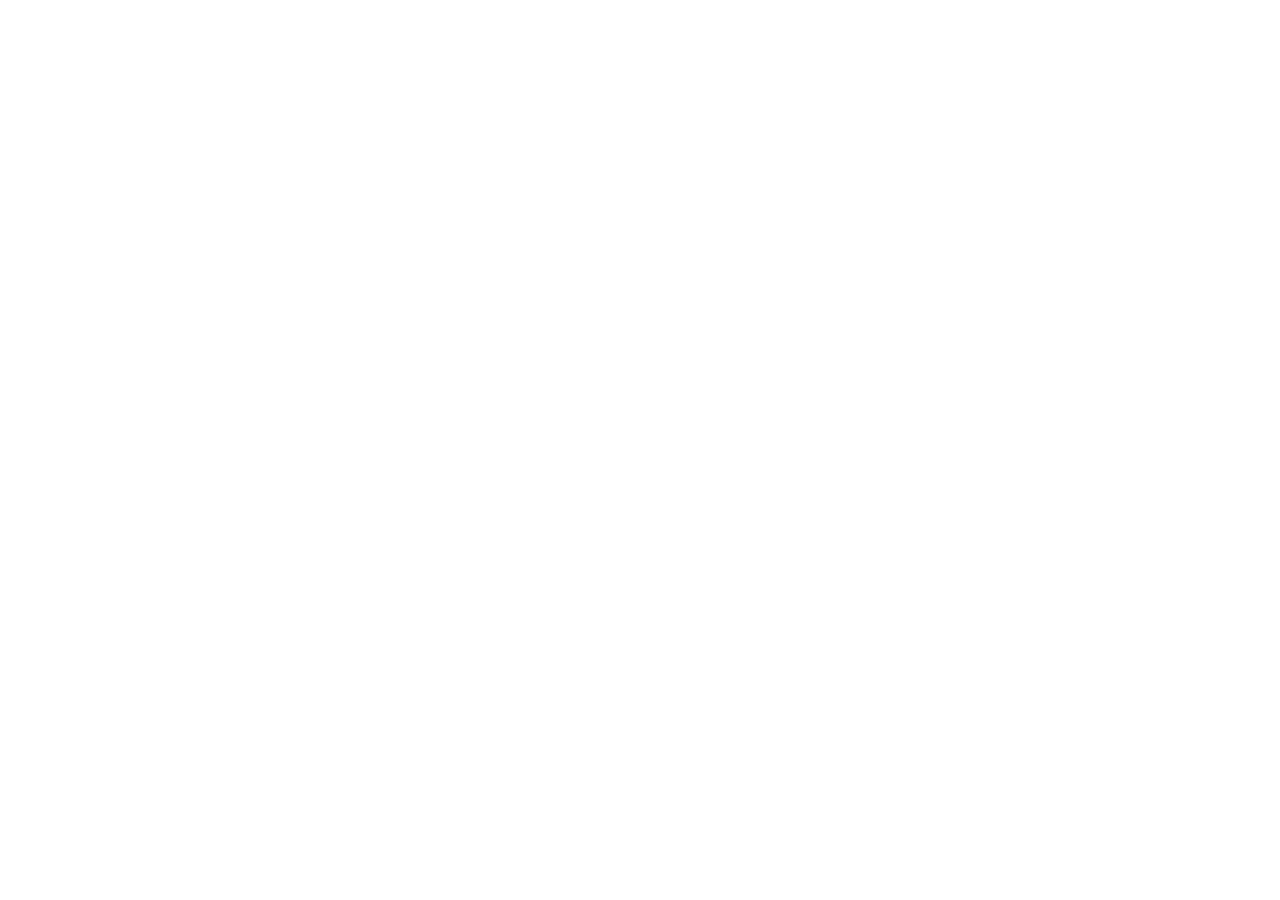
==== commit 74b37ce0: "Clinic Cloud moved to sotero-clinic.github.io; old links forward there Co-Authored-By: Claude Opus 5" ====
--- a/cloud-clinic/index.html
+++ b/cloud-clinic/index.html
@@ -1,18 +1,6 @@
 <!doctype html>
-<html lang="en-AU">
-  <head>
-    <meta charset="UTF-8" />
-    <meta name="viewport" content="width=device-width, initial-scale=1, viewport-fit=cover" />
-    <meta name="theme-color" content="#1D3557" />
-    <meta name="apple-mobile-web-app-capable" content="yes" />
-    <meta name="apple-mobile-web-app-status-bar-style" content="black-translucent" />
-    <link rel="icon" href="./favicon.svg" type="image/svg+xml" />
-    <link rel="apple-touch-icon" href="./icon-192.png" />
-    <title>Clinic Cloud</title>
-    <script type="module" crossorigin src="./assets/index-GiMuIsir.js"></script>
-    <link rel="stylesheet" crossorigin href="./assets/index-D6prgLYr.css">
-  </head>
-  <body>
-    <div id="root"></div>
-  </body>
-</html>
+<meta charset="utf-8">
+<title>Clinic Cloud has moved</title>
+<script>location.replace("https://sotero-clinic.github.io/" + location.hash)</script>
+<meta http-equiv="refresh" content="0; url=https://sotero-clinic.github.io/">
+<a href="https://sotero-clinic.github.io/">Clinic Cloud is now at sotero-clinic.github.io</a>
